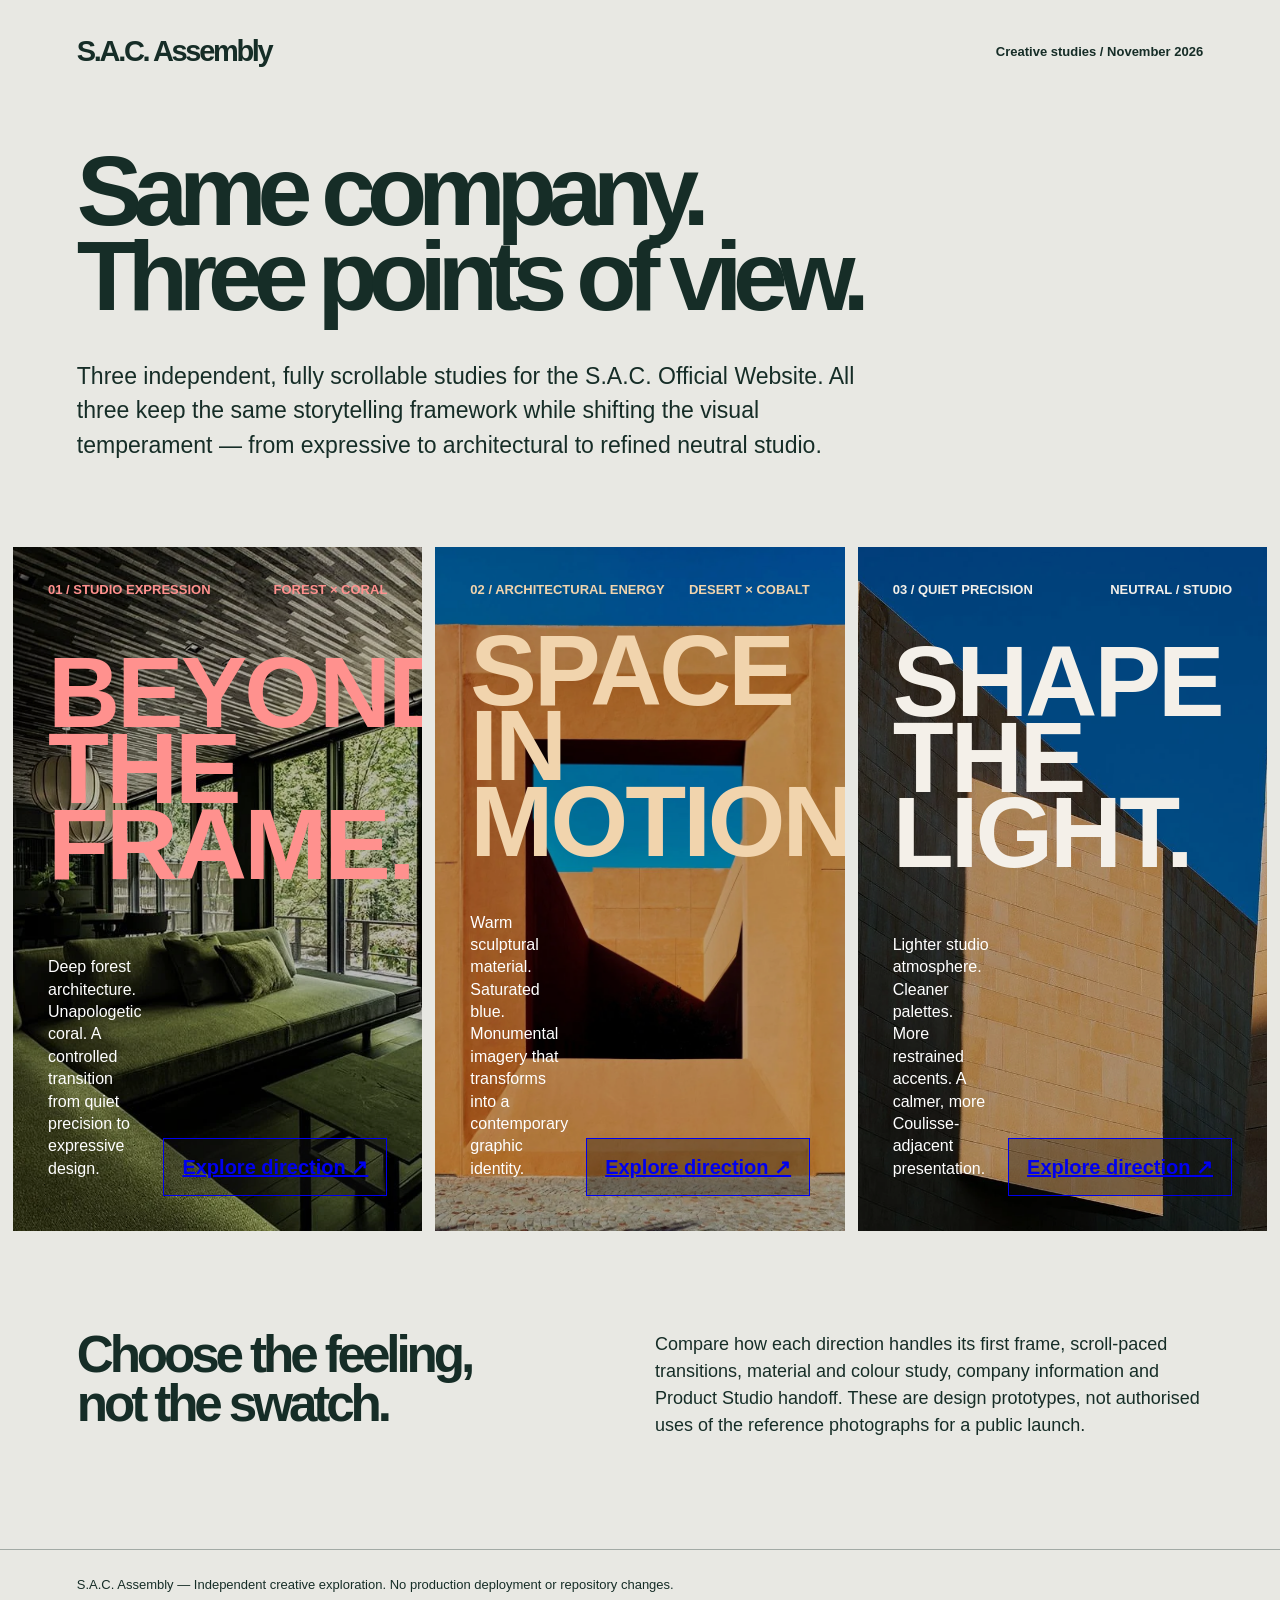
==== compare.html @ a56b4b75 "Add files via upload" ====
<!doctype html><html lang="en"><head><meta charset="utf-8"><meta name="viewport" content="width=device-width,initial-scale=1"><title>S.A.C. — Creative Directions</title><style>
*{box-sizing:border-box}body{margin:0;background:#e8e8e3;color:#162d27;font-family:Arial,Helvetica,sans-serif;-webkit-font-smoothing:antialiased}header{padding:35px clamp(25px,6vw,100px) 26px;display:flex;justify-content:space-between;gap:25px;align-items:center}header strong{font-size:29px;letter-spacing:-.08em}header span{font-size:13px;font-weight:700}h1{font-size:clamp(55px,7.7vw,140px);line-height:.86;letter-spacing:-.093em;margin:55px clamp(25px,6vw,100px) 40px;max-width:1150px;font-weight:900}p.sub{font-size:clamp(16px,1.8vw,24px);line-height:1.5;margin:0 clamp(25px,6vw,100px) 85px;max-width:820px}.options{display:grid;grid-template-columns:repeat(3,1fr);gap:13px;padding:0 13px}.option{min-height:76vh;position:relative;overflow:hidden;display:flex;flex-direction:column;justify-content:space-between;padding:35px;isolation:isolate}.option:before{content:'';position:absolute;inset:0;background:#0004;z-index:-1}.option img{position:absolute;inset:0;width:100%;height:100%;object-fit:cover;z-index:-2;transition:transform .9s cubic-bezier(.2,.7,.2,1)}.option:hover img{transform:scale(1.05)}.option.forest{color:#ff918e}.option.desert{color:#f1d4ad}.option.neutral{color:#f4f0e9}.option .upper{display:flex;justify-content:space-between;gap:15px;align-items:center;font-weight:800;font-size:13px}.option h2{font-family:Impact,'Arial Narrow',Arial,sans-serif;font-size:clamp(80px,7.8vw,180px);line-height:.76;letter-spacing:-.03em;margin:0;text-transform:uppercase}.option .lower{display:flex;justify-content:space-between;align-items:end;gap:18px}.option .lower p{font-size:16px;line-height:1.4;max-width:245px;color:white}.option .lower a{font-size:20px;border:1px solid currentColor;padding:16px 18px;font-weight:900;white-space:nowrap;background:#15151554}.option .lower a:hover{background:currentColor;color:#111}.notes{padding:100px clamp(25px,6vw,100px) 110px;display:grid;grid-template-columns:1fr 1fr;gap:30px}.notes h3{font-size:clamp(36px,4vw,73px);letter-spacing:-.08em;line-height:.95;margin:0}.notes p{max-width:560px;font-size:18px;line-height:1.5;margin:0}.foot{padding:25px clamp(25px,6vw,100px);border-top:1px solid #162d2755;font-size:13px;line-height:1.5}@media(max-width:980px){.options{grid-template-columns:1fr}.option{min-height:520px;padding:25px}.option h2{font-size:23vw}.option .lower{align-items:start;flex-direction:column}}@media(max-width:750px){header{padding:23px}header strong{font-size:24px}h1{margin:45px 23px;font-size:15vw}p.sub{margin:0 23px 55px}.notes{padding:65px 23px;grid-template-columns:1fr}.notes h3{font-size:55px}}
</style></head><body><header><strong>S.A.C. Assembly</strong><span>Creative studies / November 2026</span></header><h1>Same company.<br>Three points of view.</h1><p class="sub">Three independent, fully scrollable studies for the S.A.C. Official Website. All three keep the same storytelling framework while shifting the visual temperament — from expressive to architectural to refined neutral studio.</p><div class="options"><article class="option forest"><img src="assets/forest-living.webp" alt="Deep green architectural interior"/><div class="upper"><span>01 / STUDIO EXPRESSION</span><span>FOREST × CORAL</span></div><h2>Beyond<br>the frame.</h2><div class="lower"><p>Deep forest architecture. Unapologetic coral. A controlled transition from quiet precision to expressive design.</p><a href="forest.html">Explore direction ↗</a></div></article><article class="option desert"><img src="assets/neutral-portal.webp" alt="Sunlit warm orange architectural opening under a vivid blue sky"/><div class="upper"><span>02 / ARCHITECTURAL ENERGY</span><span>DESERT × COBALT</span></div><h2>Space<br>in motion.</h2><div class="lower"><p>Warm sculptural material. Saturated blue. Monumental imagery that transforms into a contemporary graphic identity.</p><a href="desert.html">Explore direction ↗</a></div></article><article class="option neutral"><img src="assets/neutral-arch.webp" alt="Neutral stone architecture under a blue sky"/><div class="upper"><span>03 / QUIET PRECISION</span><span>NEUTRAL / STUDIO</span></div><h2>Shape<br>the light.</h2><div class="lower"><p>Lighter studio atmosphere. Cleaner palettes. More restrained accents. A calmer, more Coulisse-adjacent presentation.</p><a href="neutral.html">Explore direction ↗</a></div></article></div><section class="notes"><h3>Choose the feeling,<br>not the swatch.</h3><p>Compare how each direction handles its first frame, scroll-paced transitions, material and colour study, company information and Product Studio handoff. These are design prototypes, not authorised uses of the reference photographs for a public launch.</p></section><div class="foot">S.A.C. Assembly — Independent creative exploration. No production deployment or repository changes.</div></body></html>
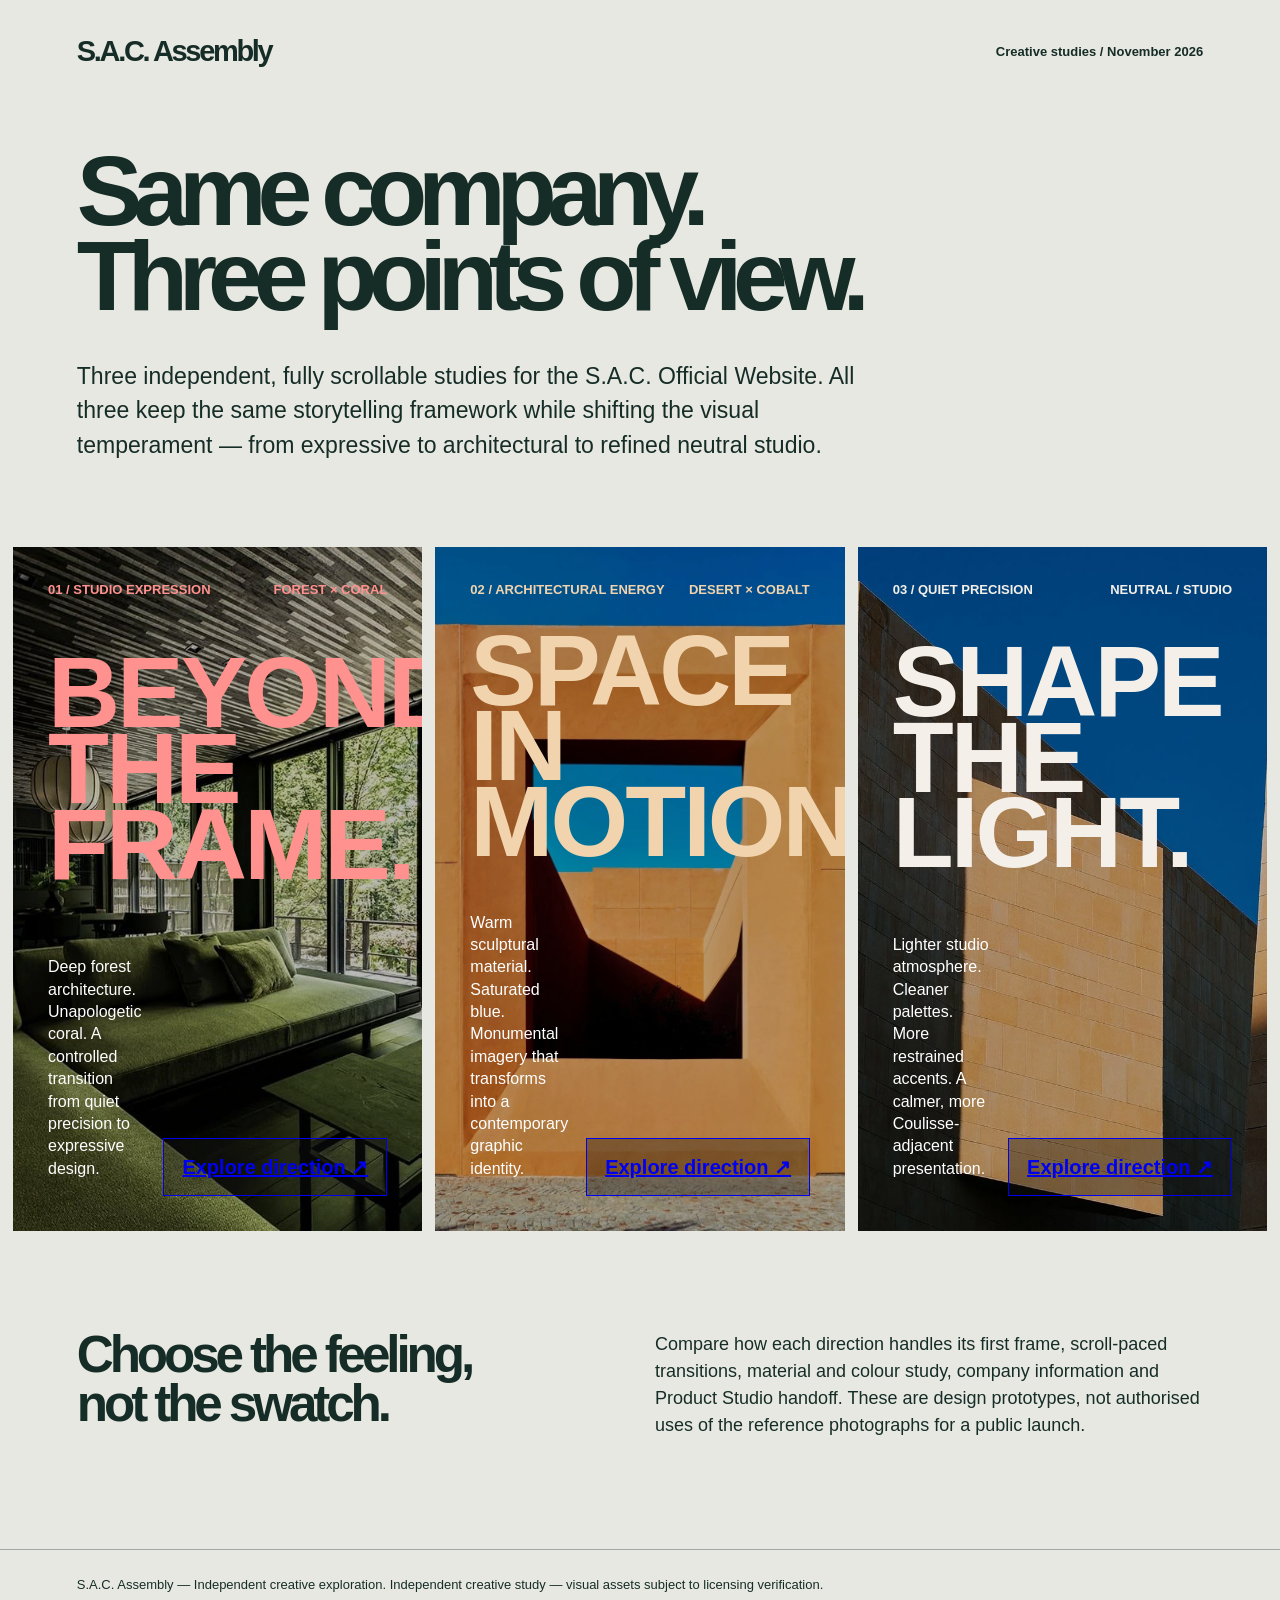
==== commit e309fed8: "Publish approved Forest, Desert, Neutral and Material Library static preview (no Pages workflow)" ====
--- a/compare.html
+++ b/compare.html
@@ -1,3 +1,3 @@
 <!doctype html><html lang="en"><head><meta charset="utf-8"><meta name="viewport" content="width=device-width,initial-scale=1"><title>S.A.C. — Creative Directions</title><style>
 *{box-sizing:border-box}body{margin:0;background:#e8e8e3;color:#162d27;font-family:Arial,Helvetica,sans-serif;-webkit-font-smoothing:antialiased}header{padding:35px clamp(25px,6vw,100px) 26px;display:flex;justify-content:space-between;gap:25px;align-items:center}header strong{font-size:29px;letter-spacing:-.08em}header span{font-size:13px;font-weight:700}h1{font-size:clamp(55px,7.7vw,140px);line-height:.86;letter-spacing:-.093em;margin:55px clamp(25px,6vw,100px) 40px;max-width:1150px;font-weight:900}p.sub{font-size:clamp(16px,1.8vw,24px);line-height:1.5;margin:0 clamp(25px,6vw,100px) 85px;max-width:820px}.options{display:grid;grid-template-columns:repeat(3,1fr);gap:13px;padding:0 13px}.option{min-height:76vh;position:relative;overflow:hidden;display:flex;flex-direction:column;justify-content:space-between;padding:35px;isolation:isolate}.option:before{content:'';position:absolute;inset:0;background:#0004;z-index:-1}.option img{position:absolute;inset:0;width:100%;height:100%;object-fit:cover;z-index:-2;transition:transform .9s cubic-bezier(.2,.7,.2,1)}.option:hover img{transform:scale(1.05)}.option.forest{color:#ff918e}.option.desert{color:#f1d4ad}.option.neutral{color:#f4f0e9}.option .upper{display:flex;justify-content:space-between;gap:15px;align-items:center;font-weight:800;font-size:13px}.option h2{font-family:Impact,'Arial Narrow',Arial,sans-serif;font-size:clamp(80px,7.8vw,180px);line-height:.76;letter-spacing:-.03em;margin:0;text-transform:uppercase}.option .lower{display:flex;justify-content:space-between;align-items:end;gap:18px}.option .lower p{font-size:16px;line-height:1.4;max-width:245px;color:white}.option .lower a{font-size:20px;border:1px solid currentColor;padding:16px 18px;font-weight:900;white-space:nowrap;background:#15151554}.option .lower a:hover{background:currentColor;color:#111}.notes{padding:100px clamp(25px,6vw,100px) 110px;display:grid;grid-template-columns:1fr 1fr;gap:30px}.notes h3{font-size:clamp(36px,4vw,73px);letter-spacing:-.08em;line-height:.95;margin:0}.notes p{max-width:560px;font-size:18px;line-height:1.5;margin:0}.foot{padding:25px clamp(25px,6vw,100px);border-top:1px solid #162d2755;font-size:13px;line-height:1.5}@media(max-width:980px){.options{grid-template-columns:1fr}.option{min-height:520px;padding:25px}.option h2{font-size:23vw}.option .lower{align-items:start;flex-direction:column}}@media(max-width:750px){header{padding:23px}header strong{font-size:24px}h1{margin:45px 23px;font-size:15vw}p.sub{margin:0 23px 55px}.notes{padding:65px 23px;grid-template-columns:1fr}.notes h3{font-size:55px}}
-</style></head><body><header><strong>S.A.C. Assembly</strong><span>Creative studies / November 2026</span></header><h1>Same company.<br>Three points of view.</h1><p class="sub">Three independent, fully scrollable studies for the S.A.C. Official Website. All three keep the same storytelling framework while shifting the visual temperament — from expressive to architectural to refined neutral studio.</p><div class="options"><article class="option forest"><img src="assets/forest-living.webp" alt="Deep green architectural interior"/><div class="upper"><span>01 / STUDIO EXPRESSION</span><span>FOREST × CORAL</span></div><h2>Beyond<br>the frame.</h2><div class="lower"><p>Deep forest architecture. Unapologetic coral. A controlled transition from quiet precision to expressive design.</p><a href="forest.html">Explore direction ↗</a></div></article><article class="option desert"><img src="assets/neutral-portal.webp" alt="Sunlit warm orange architectural opening under a vivid blue sky"/><div class="upper"><span>02 / ARCHITECTURAL ENERGY</span><span>DESERT × COBALT</span></div><h2>Space<br>in motion.</h2><div class="lower"><p>Warm sculptural material. Saturated blue. Monumental imagery that transforms into a contemporary graphic identity.</p><a href="desert.html">Explore direction ↗</a></div></article><article class="option neutral"><img src="assets/neutral-arch.webp" alt="Neutral stone architecture under a blue sky"/><div class="upper"><span>03 / QUIET PRECISION</span><span>NEUTRAL / STUDIO</span></div><h2>Shape<br>the light.</h2><div class="lower"><p>Lighter studio atmosphere. Cleaner palettes. More restrained accents. A calmer, more Coulisse-adjacent presentation.</p><a href="neutral.html">Explore direction ↗</a></div></article></div><section class="notes"><h3>Choose the feeling,<br>not the swatch.</h3><p>Compare how each direction handles its first frame, scroll-paced transitions, material and colour study, company information and Product Studio handoff. These are design prototypes, not authorised uses of the reference photographs for a public launch.</p></section><div class="foot">S.A.C. Assembly — Independent creative exploration. No production deployment or repository changes.</div></body></html>
+</style></head><body><header><strong>S.A.C. Assembly</strong><span>Creative studies / November 2026</span></header><h1>Same company.<br>Three points of view.</h1><p class="sub">Three independent, fully scrollable studies for the S.A.C. Official Website. All three keep the same storytelling framework while shifting the visual temperament — from expressive to architectural to refined neutral studio.</p><div class="options"><article class="option forest"><img src="assets/forest-living.webp" alt="Deep green architectural interior"/><div class="upper"><span>01 / STUDIO EXPRESSION</span><span>FOREST × CORAL</span></div><h2>Beyond<br>the frame.</h2><div class="lower"><p>Deep forest architecture. Unapologetic coral. A controlled transition from quiet precision to expressive design.</p><a href="forest.html">Explore direction ↗</a></div></article><article class="option desert"><img src="assets/neutral-portal.webp" alt="Sunlit warm orange architectural opening under a vivid blue sky"/><div class="upper"><span>02 / ARCHITECTURAL ENERGY</span><span>DESERT × COBALT</span></div><h2>Space<br>in motion.</h2><div class="lower"><p>Warm sculptural material. Saturated blue. Monumental imagery that transforms into a contemporary graphic identity.</p><a href="desert.html">Explore direction ↗</a></div></article><article class="option neutral"><img src="assets/neutral-arch.webp" alt="Neutral stone architecture under a blue sky"/><div class="upper"><span>03 / QUIET PRECISION</span><span>NEUTRAL / STUDIO</span></div><h2>Shape<br>the light.</h2><div class="lower"><p>Lighter studio atmosphere. Cleaner palettes. More restrained accents. A calmer, more Coulisse-adjacent presentation.</p><a href="neutral.html">Explore direction ↗</a></div></article></div><section class="notes"><h3>Choose the feeling,<br>not the swatch.</h3><p>Compare how each direction handles its first frame, scroll-paced transitions, material and colour study, company information and Product Studio handoff. These are design prototypes, not authorised uses of the reference photographs for a public launch.</p></section><div class="foot">S.A.C. Assembly — Independent creative exploration. Independent creative study — visual assets subject to licensing verification.</div></body></html>
